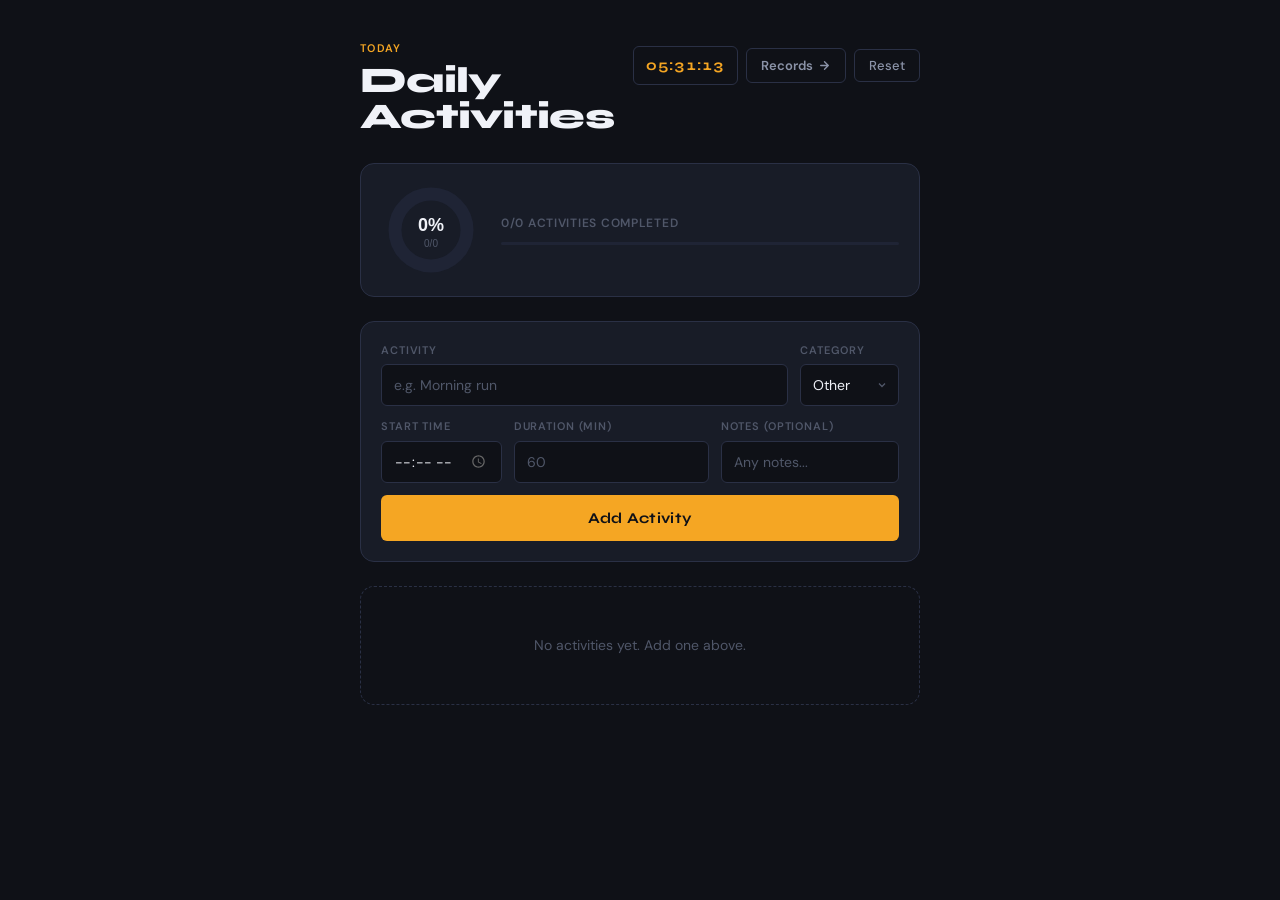
==== index.html @ b8bb25e1 "Add files via upload" ====
<!DOCTYPE html>
<html lang="en">
<head>
  <meta charset="UTF-8">
  <meta name="viewport" content="width=device-width, initial-scale=1.0">
  <title>Daily Activity Tracker</title>
  <link rel="stylesheet" href="styles.css">
  <link rel="manifest" href="manifest.json">
  <meta name="theme-color" content="#f5a623">
  <meta name="mobile-web-app-capable" content="yes">
  <meta name="apple-mobile-web-app-capable" content="yes">
  <meta name="apple-mobile-web-app-status-bar-style" content="black-translucent">
  <meta name="apple-mobile-web-app-title" content="Tracker">
  <link rel="apple-touch-icon" href="icon-192.svg">
</head>
<body>
  <main class="app">

    <header class="tracker-header">
      <div class="header-left">
        <p class="eyebrow">Today</p>
        <h1>Daily Activities</h1>
      </div>
      <div class="header-actions">
        <div class="live-clock" id="liveClock">--:--:--</div>
        <a href="records.html" class="records-link">
          Records
          <svg width="13" height="13" viewBox="0 0 24 24" fill="none" stroke="currentColor" stroke-width="2.5" stroke-linecap="round" stroke-linejoin="round"><path d="M5 12h14M12 5l7 7-7 7"/></svg>
        </a>
        <button class="reset-button" type="button" id="resetButton">Reset</button>
      </div>
    </header>

    <!-- Donut + progress -->
    <div class="progress-row">
      <div class="donut-wrap">
        <canvas id="donutCanvas" width="100" height="100"></canvas>
      </div>
      <div class="progress-info">
        <p class="progress-label" id="progressText">0/0 activities completed</p>
        <div class="progress-track">
          <div class="progress-fill" id="progressFill"></div>
        </div>
      </div>
    </div>

    <!-- Form -->
    <form class="activity-form" id="activityForm">
      <div class="form-row-top">
        <div class="form-field form-field--grow">
          <label for="activityName">Activity</label>
          <input type="text" id="activityName" placeholder="e.g. Morning run" required>
        </div>
        <div class="form-field">
          <label for="activityCategory">Category</label>
          <select id="activityCategory">
            <option value="health">Health</option>
            <option value="work">Work</option>
            <option value="personal">Personal</option>
            <option value="social">Social</option>
            <option value="other" selected>Other</option>
          </select>
        </div>
      </div>
      <div class="form-row-bottom">
        <div class="form-field">
          <label for="activityStartTime">Start time</label>
          <input type="time" id="activityStartTime" required>
        </div>
        <div class="form-field">
          <label for="activityDuration">Duration (min)</label>
          <input type="number" id="activityDuration" min="1" step="1" placeholder="60" required>
        </div>
        <div class="form-field form-field--grow">
          <label for="activityNotes">Notes (optional)</label>
          <input type="text" id="activityNotes" placeholder="Any notes...">
        </div>
      </div>
      <button class="add-button" type="submit">Add Activity</button>
    </form>

    <p class="empty-message" id="emptyMessage">No activities yet. Add one above.</p>
    <ul class="task-list" id="taskList"></ul>

  </main>
  <script src="script.js"></script>
  <script>
    if ('serviceWorker' in navigator) {
      window.addEventListener('load', function() {
        navigator.serviceWorker.register('./sw.js')
          .then(function(reg) { console.log('SW registered:', reg.scope); })
          .catch(function(err) { console.log('SW error:', err); });
      });
    }
  </script>
</body>
</html>
---- styles.css ----
@import url('https://fonts.googleapis.com/css2?family=Syne:wght@700;800&family=DM+Sans:wght@400;500;600&display=swap');

*, *::before, *::after { box-sizing: border-box; margin: 0; padding: 0; }

:root {
  --bg:          #0f1117;
  --surface:     #181c27;
  --surface-2:   #1f2435;
  --border:      #2a3045;
  --border-h:    #3a4460;
  --accent:      #f5a623;
  --accent-dim:  rgba(245,166,35,0.12);
  --accent-h:    #ffc04d;
  --danger:      #ff4d6d;
  --danger-dim:  rgba(255,77,109,0.1);
  --success:     #00d68f;
  --success-dim: rgba(0,214,143,0.1);
  --text-1:      #f0f2f8;
  --text-2:      #8b93a8;
  --text-3:      #505769;
  --r-sm: 6px; --r-md: 10px; --r-lg: 14px;
  --font-d: 'Syne', sans-serif;
  --font-b: 'DM Sans', sans-serif;
}

body {
  font-family: var(--font-b);
  background: var(--bg);
  color: var(--text-1);
  min-height: 100vh;
  font-size: 15px;
  line-height: 1.5;
  -webkit-font-smoothing: antialiased;
}

.app { width: min(100%, 600px); margin: 0 auto; padding: 40px 20px 60px; }

/* ── Header ── */
.tracker-header {
  display: flex; align-items: flex-start;
  justify-content: space-between; gap: 16px; margin-bottom: 28px;
}
.eyebrow {
  font-size: 11px; font-weight: 600; letter-spacing: .12em;
  text-transform: uppercase; color: var(--accent); margin-bottom: 6px;
}
h1 {
  font-family: var(--font-d); font-size: 36px; font-weight: 800;
  letter-spacing: -.02em; line-height: 1; color: var(--text-1);
}
.header-actions { display: flex; align-items: center; gap: 8px; flex-shrink: 0; margin-top: 6px; }

.live-clock {
  font-family: var(--font-d); font-size: 15px; font-weight: 700;
  color: var(--accent); letter-spacing: .04em;
  border: 1px solid var(--border); border-radius: var(--r-sm);
  padding: 7px 12px; font-variant-numeric: tabular-nums;
}

.records-link {
  display: inline-flex; align-items: center; gap: 5px;
  font-size: 13px; font-weight: 600; color: var(--text-2);
  text-decoration: none; padding: 7px 14px;
  border: 1px solid var(--border); border-radius: var(--r-sm);
  transition: color .15s, border-color .15s;
}
.records-link:hover { color: var(--accent); border-color: var(--accent); }

.reset-button {
  background: transparent; border: 1px solid var(--border);
  border-radius: var(--r-sm); padding: 7px 14px;
  color: var(--text-2); font-family: var(--font-b);
  font-size: 13px; font-weight: 500; cursor: pointer;
  transition: border-color .15s, color .15s, background .15s;
}
.reset-button:hover { border-color: var(--border-h); color: var(--text-1); background: var(--surface); }

/* ── Progress row ── */
.progress-row {
  display: flex; align-items: center; gap: 20px;
  background: var(--surface); border: 1px solid var(--border);
  border-radius: var(--r-lg); padding: 16px 20px; margin-bottom: 24px;
}
.donut-wrap { flex-shrink: 0; }
.donut-wrap canvas { display: block; }
.progress-info { flex: 1; }
.progress-label {
  font-size: 12px; font-weight: 600; letter-spacing: .06em;
  text-transform: uppercase; color: var(--text-3); margin-bottom: 10px;
}
.progress-track {
  width: 100%; height: 3px; background: var(--surface-2);
  border-radius: 99px; overflow: hidden;
}
.progress-fill {
  height: 100%; background: var(--accent); border-radius: 99px;
  transition: width .35s cubic-bezier(.4,0,.2,1);
}

/* ── Form ── */
.activity-form {
  background: var(--surface); border: 1px solid var(--border);
  border-radius: var(--r-lg); padding: 20px;
  display: flex; flex-direction: column; gap: 12px; margin-bottom: 24px;
}
.form-row-top, .form-row-bottom {
  display: flex; gap: 12px; align-items: flex-end;
}
.form-field { display: flex; flex-direction: column; gap: 6px; min-width: 0; }
.form-field--grow { flex: 1; }

.form-field label {
  font-size: 11px; font-weight: 600; letter-spacing: .08em;
  text-transform: uppercase; color: var(--text-3);
}
.form-field input, .form-field select {
  width: 100%; height: 42px;
  background: var(--bg); border: 1px solid var(--border);
  border-radius: var(--r-sm); padding: 0 12px;
  color: var(--text-1); font-family: var(--font-b); font-size: 14px;
  transition: border-color .15s, box-shadow .15s;
  appearance: none; -webkit-appearance: none;
}
.form-field select {
  background-image: url("data:image/svg+xml,%3Csvg xmlns='http://www.w3.org/2000/svg' width='12' height='12' viewBox='0 0 24 24' fill='none' stroke='%23505769' stroke-width='2.5'%3E%3Cpath d='M6 9l6 6 6-6'/%3E%3C/svg%3E");
  background-repeat: no-repeat; background-position: right 10px center;
  padding-right: 30px; cursor: pointer;
}
.form-field input::placeholder { color: var(--text-3); }
.form-field input:focus, .form-field select:focus {
  outline: none; border-color: var(--accent);
  box-shadow: 0 0 0 3px rgba(245,166,35,.15);
}
.form-field input[type="time"]::-webkit-calendar-picker-indicator { filter: invert(0.4); cursor: pointer; }

.add-button {
  height: 46px; border: none; border-radius: var(--r-sm);
  background: var(--accent); color: #0f1117;
  font-family: var(--font-d); font-size: 15px; font-weight: 700;
  letter-spacing: .02em; cursor: pointer;
  transition: background .15s, transform .1s;
}
.add-button:hover { background: var(--accent-h); }
.add-button:active { transform: scale(0.99); }
.save-button { background: var(--success) !important; }
.save-button:hover { background: #00f5a8 !important; }

/* ── Empty ── */
.empty-message {
  text-align: center; padding: 48px 20px;
  color: var(--text-3); font-size: 14px;
  border: 1px dashed var(--border); border-radius: var(--r-lg);
}

/* ── Task list ── */
.task-list { list-style: none; display: flex; flex-direction: column; gap: 8px; }

.task-item {
  display: flex; align-items: flex-start; gap: 12px;
  padding: 14px 16px; background: var(--surface);
  border: 1px solid var(--border); border-radius: var(--r-md);
  transition: border-color .15s;
}
.task-item:hover { border-color: var(--border-h); }

.task-checkbox {
  appearance: none; -webkit-appearance: none;
  flex-shrink: 0; width: 20px; height: 20px; margin-top: 2px;
  border: 1.5px solid var(--border-h); border-radius: 5px;
  background: var(--bg); cursor: pointer; position: relative;
  transition: border-color .15s, background .15s;
}
.task-checkbox:checked { background: var(--accent); border-color: var(--accent); }
.task-checkbox:checked::after {
  content: ''; position: absolute; left: 5px; top: 2px;
  width: 6px; height: 10px; border: 2px solid #0f1117;
  border-top: none; border-left: none; transform: rotate(45deg);
}

.task-details { display: flex; flex-direction: column; gap: 3px; min-width: 0; flex: 1; }
.task-name { font-weight: 600; font-size: 14px; color: var(--text-1); overflow-wrap: anywhere; }
.task-time { font-size: 12px; color: var(--text-3); font-variant-numeric: tabular-nums; }
.task-notes { font-size: 12px; color: var(--text-2); font-style: italic; margin-top: 2px; }

.cat-badge {
  font-size: 11px; font-weight: 700; letter-spacing: .04em;
  padding: 2px 8px; border-radius: 99px; white-space: nowrap;
}

.task-checkbox:checked ~ .task-details .task-name {
  color: var(--text-3); text-decoration: line-through;
}

.task-overdue { border-color: rgba(255,77,109,.25); background: var(--danger-dim); }
.task-overdue .task-name, .task-overdue .task-time { color: var(--danger); }
.task-overdue .task-checkbox { border-color: var(--danger); }
.task-overdue .task-checkbox:checked { background: var(--danger); border-color: var(--danger); }
.task-editing { border-color: var(--accent); background: var(--accent-dim); }

/* ── Action buttons ── */
.task-actions { display: flex; gap: 6px; flex-shrink: 0; margin-top: 2px; }
.action-button {
  height: 30px; padding: 0 12px; border-radius: var(--r-sm);
  font-family: var(--font-b); font-size: 12px; font-weight: 600;
  cursor: pointer; transition: background .15s, color .15s, border-color .15s;
  white-space: nowrap;
}
.edit-button { background: transparent; border: 1px solid var(--border); color: var(--text-2); }
.edit-button:hover { border-color: var(--border-h); color: var(--text-1); background: var(--surface-2); }
.delete-button { background: transparent; border: 1px solid transparent; color: var(--text-3); }
.delete-button:hover { border-color: rgba(255,77,109,.3); color: var(--danger); background: var(--danger-dim); }

/* ── Records page nav link (shared) ── */
.nav-back {
  display: inline-flex; align-items: center; gap: 6px;
  font-size: 13px; font-weight: 600; color: var(--text-3);
  text-decoration: none; margin-bottom: 32px;
  transition: color .15s;
}
.nav-back:hover { color: var(--accent); }
.nav-back svg { width: 14px; height: 14px; }

/* ── Mobile ── */
@media (max-width: 520px) {
  .app { padding: 24px 14px 48px; }
  h1 { font-size: 26px; }
  .tracker-header { flex-direction: column; align-items: flex-start; }
  .header-actions { width: 100%; flex-wrap: wrap; }
  .live-clock { flex: 1; text-align: center; }
  .records-link, .reset-button { flex: 1; justify-content: center; text-align: center; }
  .form-row-top, .form-row-bottom { flex-direction: column; }
  .task-actions { flex-direction: row; margin-top: 8px; padding-top: 8px; border-top: 1px solid var(--border); width: 100%; justify-content: flex-end; }
  .task-item { flex-wrap: wrap; }
  .progress-row { gap: 14px; }
}
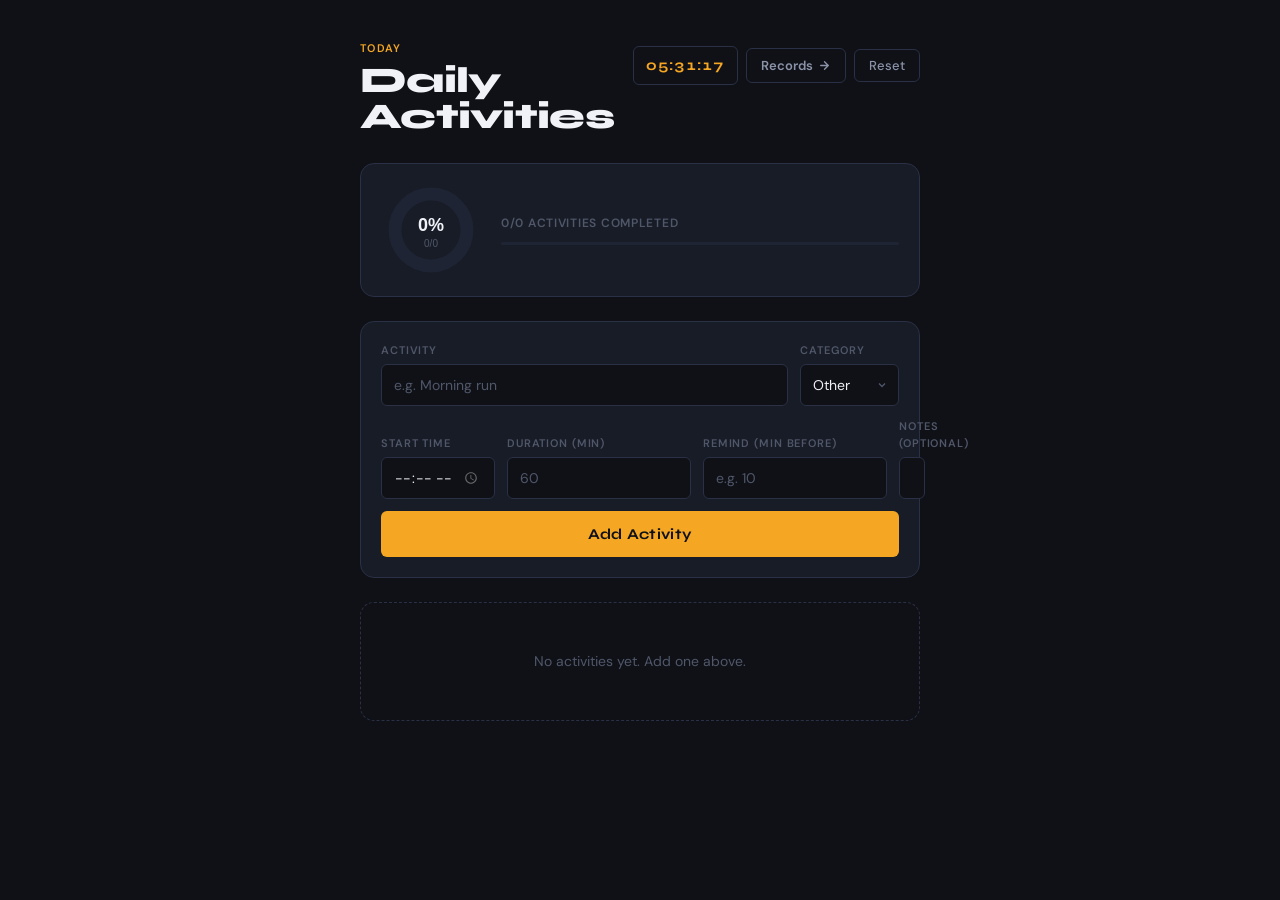
==== commit b78e371d: "Add alarm toast component to index.html" ====
--- a/index.html
+++ b/index.html
@@ -44,6 +44,16 @@
       </div>
     </div>
 
+    <!-- Alarm toast -->
+    <div class="alarm-toast" id="alarmToast" style="display:none;">
+      <div class="alarm-icon">🔔</div>
+      <div class="alarm-body">
+        <div class="alarm-title" id="alarmTitle"></div>
+        <div class="alarm-sub" id="alarmSub"></div>
+      </div>
+      <button class="alarm-dismiss" id="alarmDismiss">Dismiss</button>
+    </div>
+
     <!-- Form -->
     <form class="activity-form" id="activityForm">
       <div class="form-row-top">
@@ -71,6 +81,10 @@
           <label for="activityDuration">Duration (min)</label>
           <input type="number" id="activityDuration" min="1" step="1" placeholder="60" required>
         </div>
+        <div class="form-field">
+          <label for="activityReminder">Remind (min before)</label>
+          <input type="number" id="activityReminder" min="0" step="1" placeholder="e.g. 10">
+        </div>
         <div class="form-field form-field--grow">
           <label for="activityNotes">Notes (optional)</label>
           <input type="text" id="activityNotes" placeholder="Any notes...">
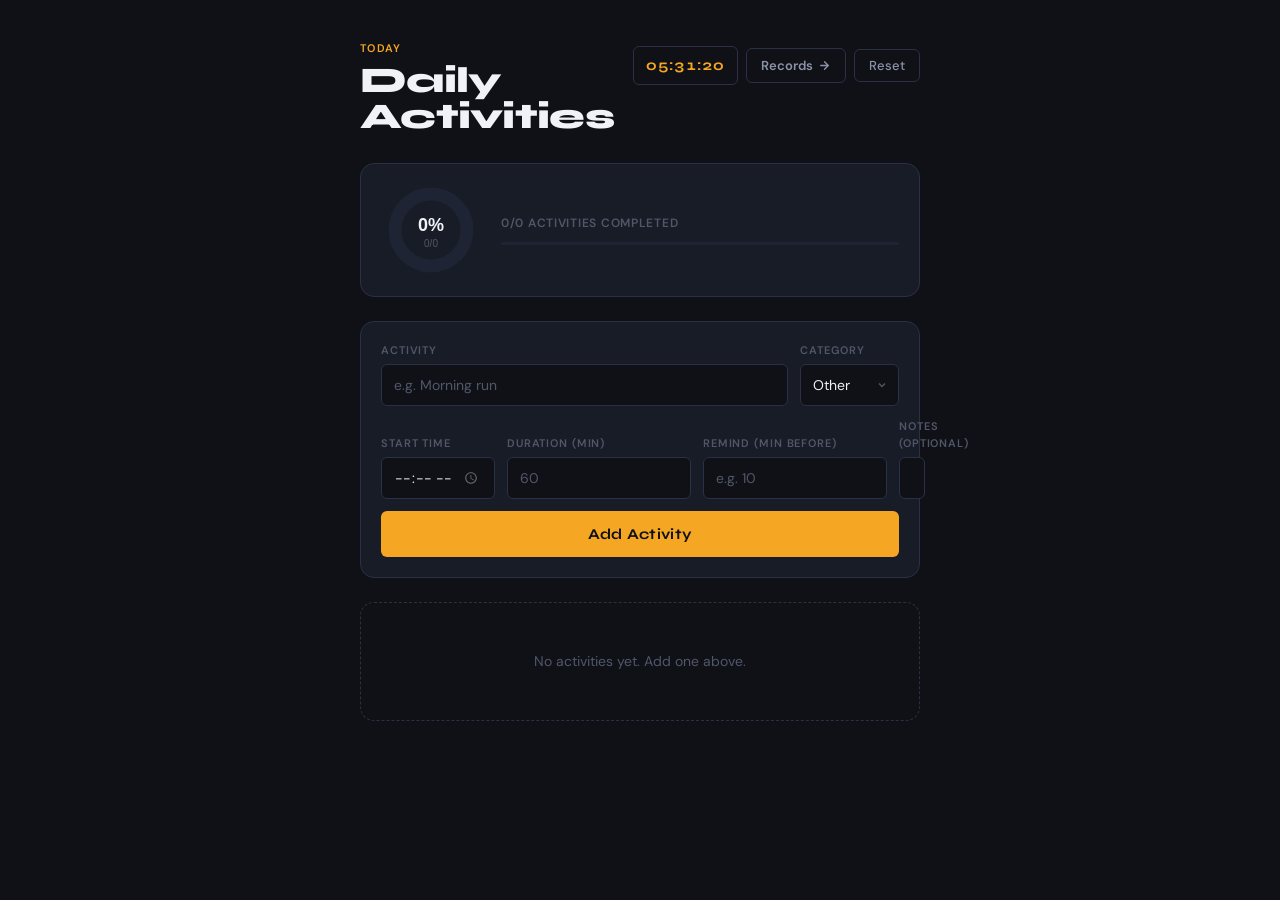
==== commit f04e86f1: "Implement iOS install banner and notification bar Added iOS install banner and notification permissi" ====
--- a/index.html
+++ b/index.html
@@ -11,7 +11,67 @@
   <meta name="apple-mobile-web-app-capable" content="yes">
   <meta name="apple-mobile-web-app-status-bar-style" content="black-translucent">
   <meta name="apple-mobile-web-app-title" content="Tracker">
-  <link rel="apple-touch-icon" href="icon-192.svg">
+  <!-- iOS uses PNG for home screen icon — generate icon-192.png from your SVG -->
+  <link rel="apple-touch-icon" href="icon-192.png">
+  <link rel="apple-touch-icon" sizes="180x180" href="icon-192.png">
+
+  <style>
+    /* ── iOS install banner ── */
+    .ios-install-banner {
+      display: none;
+      align-items: flex-start;
+      gap: 12px;
+      background: var(--surface-2);
+      border: 1px solid var(--accent);
+      border-radius: var(--r-lg);
+      padding: 14px 16px;
+      margin-bottom: 20px;
+      position: relative;
+    }
+    .ios-install-banner.show { display: flex; }
+    .ios-install-icon { font-size: 28px; flex-shrink: 0; }
+    .ios-install-body { flex: 1; }
+    .ios-install-title {
+      font-family: var(--font-d); font-size: 14px; font-weight: 800;
+      color: var(--text-1); margin-bottom: 4px;
+    }
+    .ios-install-steps { font-size: 12px; color: var(--text-2); line-height: 1.6; }
+    .ios-install-steps b { color: var(--accent); }
+    .ios-install-close {
+      position: absolute; top: 10px; right: 12px;
+      background: none; border: none; color: var(--text-3);
+      font-size: 18px; cursor: pointer; line-height: 1;
+    }
+    .ios-install-close:hover { color: var(--text-1); }
+
+    /* ── Notification permission bar ── */
+    .notif-bar {
+      display: none;
+      align-items: center;
+      gap: 10px;
+      background: var(--surface);
+      border: 1px solid var(--border);
+      border-radius: var(--r-md);
+      padding: 12px 14px;
+      margin-bottom: 20px;
+    }
+    .notif-bar.show { display: flex; }
+    .notif-bar-text { flex: 1; font-size: 13px; color: var(--text-2); }
+    .notif-bar-text b { color: var(--text-1); display: block; font-size: 14px; margin-bottom: 2px; }
+    .notif-allow-btn {
+      flex-shrink: 0;
+      background: var(--accent); border: none; border-radius: var(--r-sm);
+      padding: 8px 14px; color: #0f1117;
+      font-family: var(--font-b); font-size: 13px; font-weight: 700;
+      cursor: pointer; transition: background .15s;
+    }
+    .notif-allow-btn:hover { background: var(--accent-h); }
+    .notif-dismiss-btn {
+      flex-shrink: 0; background: none; border: none;
+      color: var(--text-3); font-size: 18px; cursor: pointer;
+    }
+    .notif-dismiss-btn:hover { color: var(--text-1); }
+  </style>
 </head>
 <body>
   <main class="app">
@@ -30,6 +90,29 @@
         <button class="reset-button" type="button" id="resetButton">Reset</button>
       </div>
     </header>
+
+    <!-- iOS "Add to Home Screen" banner (shown only on Safari iOS, not yet installed) -->
+    <div class="ios-install-banner" id="iosInstallBanner">
+      <div class="ios-install-icon">📲</div>
+      <div class="ios-install-body">
+        <div class="ios-install-title">Install on your iPhone</div>
+        <div class="ios-install-steps">
+          Tap <b>Share ↑</b> at the bottom of Safari, then tap <b>"Add to Home Screen"</b>.
+          Once installed, you can enable reminders &amp; notifications.
+        </div>
+      </div>
+      <button class="ios-install-close" id="iosBannerClose" aria-label="Dismiss">×</button>
+    </div>
+
+    <!-- Notification permission bar (shown when app is installed as PWA) -->
+    <div class="notif-bar" id="notifBar">
+      <div class="notif-bar-text">
+        <b>🔔 Enable notifications</b>
+        Get alerted before your activities start.
+      </div>
+      <button class="notif-allow-btn" id="notifAllowBtn">Allow</button>
+      <button class="notif-dismiss-btn" id="notifDismissBtn" aria-label="Dismiss">×</button>
+    </div>
 
     <!-- Donut + progress -->
     <div class="progress-row">
@@ -97,8 +180,11 @@
     <ul class="task-list" id="taskList"></ul>
 
   </main>
+
   <script src="script.js"></script>
+
   <script>
+    /* ── Service Worker registration ── */
     if ('serviceWorker' in navigator) {
       window.addEventListener('load', function() {
         navigator.serviceWorker.register('./sw.js')
@@ -106,6 +192,98 @@
           .catch(function(err) { console.log('SW error:', err); });
       });
     }
+
+    /* ── iOS install banner logic ──
+       Show only on Safari iOS when NOT running as installed PWA           */
+    (function() {
+      var isIOS = /iphone|ipad|ipod/i.test(navigator.userAgent);
+      var isStandalone = window.navigator.standalone === true;
+      var dismissed = localStorage.getItem('iosBannerDismissed');
+      var banner = document.getElementById('iosInstallBanner');
+      var closeBtn = document.getElementById('iosBannerClose');
+
+      if (isIOS && !isStandalone && !dismissed) {
+        banner.classList.add('show');
+      }
+      closeBtn.addEventListener('click', function() {
+        banner.classList.remove('show');
+        localStorage.setItem('iosBannerDismissed', '1');
+      });
+    })();
+
+    /* ── Notification permission bar logic ──
+       Only show when running as installed PWA (standalone) and permission
+       hasn't been decided yet.                                             */
+    (function() {
+      var isStandalone = window.navigator.standalone === true ||
+                         window.matchMedia('(display-mode: standalone)').matches;
+      var notifBar    = document.getElementById('notifBar');
+      var allowBtn    = document.getElementById('notifAllowBtn');
+      var dismissBtn  = document.getElementById('notifDismissBtn');
+      var dismissed   = localStorage.getItem('notifBarDismissed');
+
+      function maybeShowBar() {
+        if (!isStandalone) return;
+        if (!('Notification' in window)) return;
+        if (Notification.permission !== 'default') return;
+        if (dismissed) return;
+        notifBar.classList.add('show');
+      }
+
+      allowBtn.addEventListener('click', function() {
+        Notification.requestPermission().then(function(perm) {
+          notifBar.classList.remove('show');
+          if (perm === 'granted') {
+            /* Subscribe to Web Push if VAPID key is configured */
+            subscribeWebPush();
+          }
+        });
+      });
+
+      dismissBtn.addEventListener('click', function() {
+        notifBar.classList.remove('show');
+        localStorage.setItem('notifBarDismissed', '1');
+      });
+
+      maybeShowBar();
+    })();
+
+    /* ── Web Push subscription ──
+       Replace VAPID_PUBLIC_KEY with your own key.
+       Generate free keys at: https://vapidkeys.com
+       OR run: npx web-push generate-vapid-keys                            */
+    var VAPID_PUBLIC_KEY = 'BIO51cBkf1v0zYIMyQTCwiZo5l6GCCifMh8HEK5ao6kSdi4izymcPCFEmXWPVHYyWYrSEUyJecYwqvIiLuiIrp4';
+
+    function urlBase64ToUint8Array(base64String) {
+      var padding = '='.repeat((4 - base64String.length % 4) % 4);
+      var base64 = (base64String + padding).replace(/-/g, '+').replace(/_/g, '/');
+      var rawData = window.atob(base64);
+      var outputArray = new Uint8Array(rawData.length);
+      for (var i = 0; i < rawData.length; ++i) {
+        outputArray[i] = rawData.charCodeAt(i);
+      }
+      return outputArray;
+    }
+
+    function subscribeWebPush() {
+      if (VAPID_PUBLIC_KEY === 'YOUR_VAPID_PUBLIC_KEY_HERE') {
+        console.log('Web Push: No VAPID key set. Skipping subscription.');
+        return;
+      }
+      navigator.serviceWorker.ready.then(function(reg) {
+        reg.pushManager.subscribe({
+          userVisibleOnly: true,
+          applicationServerKey: urlBase64ToUint8Array(VAPID_PUBLIC_KEY)
+        }).then(function(subscription) {
+          /* Send subscription to your backend server here.
+             For now, log it so you can copy it during testing: */
+          console.log('Push subscription:', JSON.stringify(subscription));
+          localStorage.setItem('pushSubscription', JSON.stringify(subscription));
+        }).catch(function(err) {
+          console.warn('Push subscription failed:', err);
+        });
+      });
+    }
   </script>
 </body>
 </html>
--- a/styles.css
+++ b/styles.css
@@ -233,3 +233,58 @@
   .task-item { flex-wrap: wrap; }
   .progress-row { gap: 14px; }
 }
+
+/* ── Alarm toast ── */
+.alarm-toast {
+  display: none;
+  align-items: center;
+  gap: 12px;
+  position: fixed;
+  top: 20px;
+  left: 50%;
+  transform: translateX(-50%) translateY(-80px);
+  z-index: 999;
+  background: var(--surface-2);
+  border: 1px solid var(--accent);
+  border-radius: var(--r-lg);
+  padding: 14px 18px;
+  min-width: 280px;
+  max-width: 90vw;
+  box-shadow: 0 8px 32px rgba(0,0,0,0.5);
+  transition: transform .3s cubic-bezier(.34,1.56,.64,1), opacity .3s ease;
+  opacity: 0;
+}
+.alarm-toast.alarm-show {
+  transform: translateX(-50%) translateY(0);
+  opacity: 1;
+}
+.alarm-icon { font-size: 24px; flex-shrink: 0; }
+.alarm-body { flex: 1; min-width: 0; }
+.alarm-title { font-family: var(--font-d); font-size: 15px; font-weight: 800; color: var(--text-1); }
+.alarm-sub { font-size: 13px; color: var(--accent); font-weight: 600; margin-top: 2px; }
+.alarm-dismiss {
+  flex-shrink: 0;
+  background: var(--accent);
+  border: none;
+  border-radius: var(--r-sm);
+  padding: 6px 12px;
+  color: #0f1117;
+  font-family: var(--font-b);
+  font-size: 12px;
+  font-weight: 700;
+  cursor: pointer;
+  transition: background .15s;
+}
+.alarm-dismiss:hover { background: var(--accent-h); }
+
+/* ── Reminder badge on task item ── */
+.reminder-badge {
+  font-size: 11px;
+  font-weight: 600;
+  color: var(--accent);
+  background: var(--accent-dim);
+  border: 1px solid rgba(245,166,35,0.25);
+  border-radius: 99px;
+  padding: 2px 8px;
+  white-space: nowrap;
+}
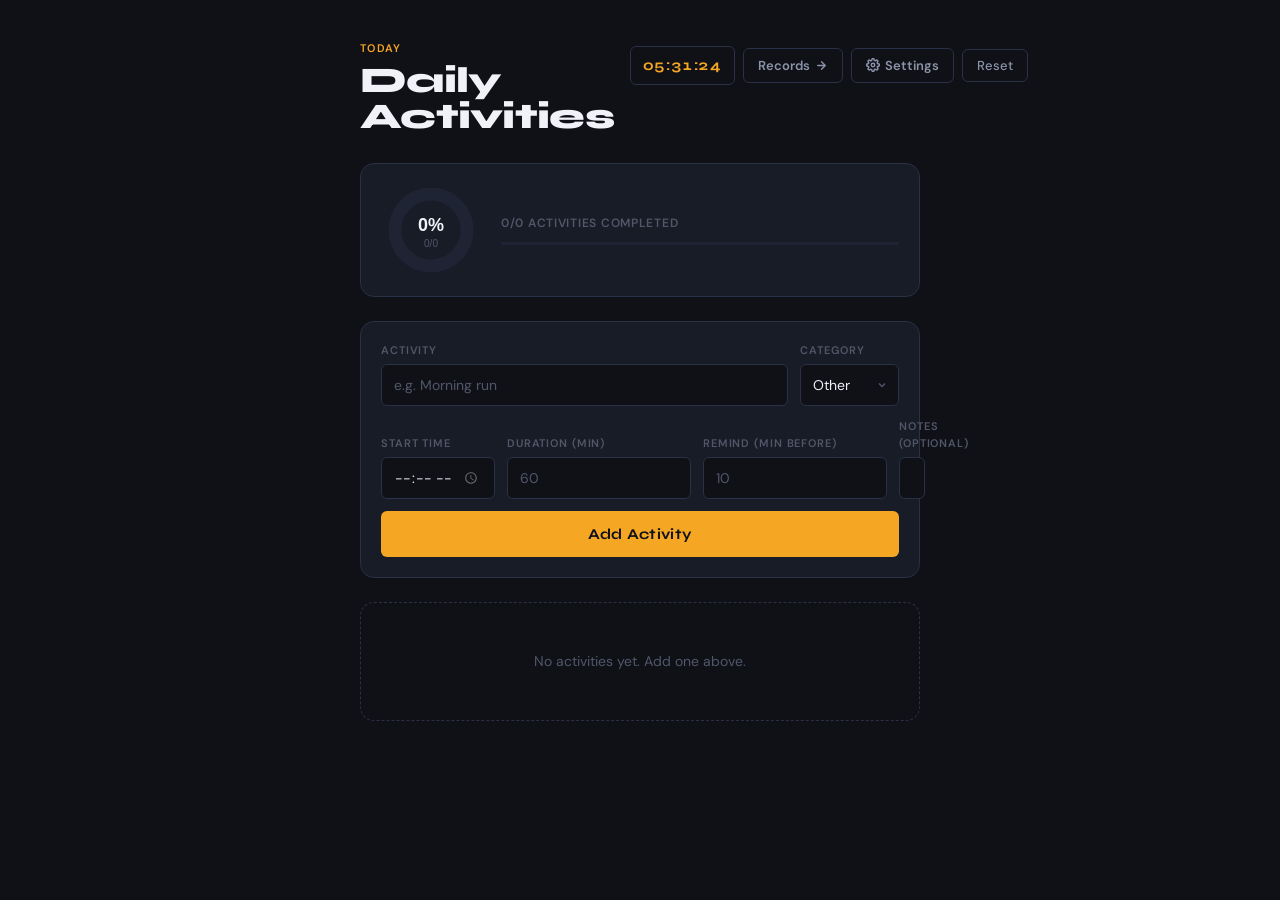
==== commit d02727b6: "Add theme and settings functionality to index.html" ====
--- a/index.html
+++ b/index.html
@@ -11,6 +11,22 @@
   <meta name="apple-mobile-web-app-capable" content="yes">
   <meta name="apple-mobile-web-app-status-bar-style" content="black-translucent">
   <meta name="apple-mobile-web-app-title" content="Tracker">
+  <!-- Anti-flash: apply theme + accent before first paint -->
+  <script>
+    (function(){
+      try {
+        var s = JSON.parse(localStorage.getItem('daTrackerSettings') || '{}');
+        var accent = s.accent || '#f5a623';
+        var theme  = s.theme  || 'dark';
+        var prefersDark = window.matchMedia('(prefers-color-scheme: dark)').matches;
+        var dark = theme === 'dark' || (theme === 'system' && prefersDark);
+        if (!dark) document.documentElement.classList.add('theme-light-early');
+        document.documentElement.style.setProperty('--accent', accent);
+        document.documentElement.style.setProperty('--accent-dim', accent + '22');
+        if (s.fontSize) document.documentElement.style.fontSize = s.fontSize + 'px';
+      } catch(_){}
+    })();
+  </script>
   <!-- iOS uses PNG for home screen icon — generate icon-192.png from your SVG -->
   <link rel="apple-touch-icon" href="icon-192.png">
   <link rel="apple-touch-icon" sizes="180x180" href="icon-192.png">
@@ -87,6 +103,10 @@
           Records
           <svg width="13" height="13" viewBox="0 0 24 24" fill="none" stroke="currentColor" stroke-width="2.5" stroke-linecap="round" stroke-linejoin="round"><path d="M5 12h14M12 5l7 7-7 7"/></svg>
         </a>
+        <a href="settings.html" class="records-link" title="Settings">
+          <svg width="14" height="14" viewBox="0 0 24 24" fill="none" stroke="currentColor" stroke-width="2.5" stroke-linecap="round" stroke-linejoin="round"><circle cx="12" cy="12" r="3"/><path d="M19.4 15a1.65 1.65 0 0 0 .33 1.82l.06.06a2 2 0 0 1-2.83 2.83l-.06-.06a1.65 1.65 0 0 0-1.82-.33 1.65 1.65 0 0 0-1 1.51V21a2 2 0 0 1-4 0v-.09A1.65 1.65 0 0 0 9 19.4a1.65 1.65 0 0 0-1.82.33l-.06.06a2 2 0 0 1-2.83-2.83l.06-.06A1.65 1.65 0 0 0 4.68 15a1.65 1.65 0 0 0-1.51-1H3a2 2 0 0 1 0-4h.09A1.65 1.65 0 0 0 4.6 9a1.65 1.65 0 0 0-.33-1.82l-.06-.06a2 2 0 0 1 2.83-2.83l.06.06A1.65 1.65 0 0 0 9 4.68a1.65 1.65 0 0 0 1-1.51V3a2 2 0 0 1 4 0v.09a1.65 1.65 0 0 0 1 1.51 1.65 1.65 0 0 0 1.82-.33l.06-.06a2 2 0 0 1 2.83 2.83l-.06.06A1.65 1.65 0 0 0 19.4 9a1.65 1.65 0 0 0 1.51 1H21a2 2 0 0 1 0 4h-.09a1.65 1.65 0 0 0-1.51 1z"/></svg>
+          Settings
+        </a>
         <button class="reset-button" type="button" id="resetButton">Reset</button>
       </div>
     </header>
@@ -266,7 +286,7 @@
     }
 
     function subscribeWebPush() {
-      if (VAPID_PUBLIC_KEY === 'YOUR_VAPID_PUBLIC_KEY_HERE') {
+      if (VAPID_PUBLIC_KEY === 'BL5DlakIw-XzbncrkEabBMfUN3EsEFDyMjYRk7vSRnUxsZtn9Y7LVpkx4JsP3yPjBP9LglR88I5Hzf1wFfz5Z4s') {
         console.log('Web Push: No VAPID key set. Skipping subscription.');
         return;
       }
